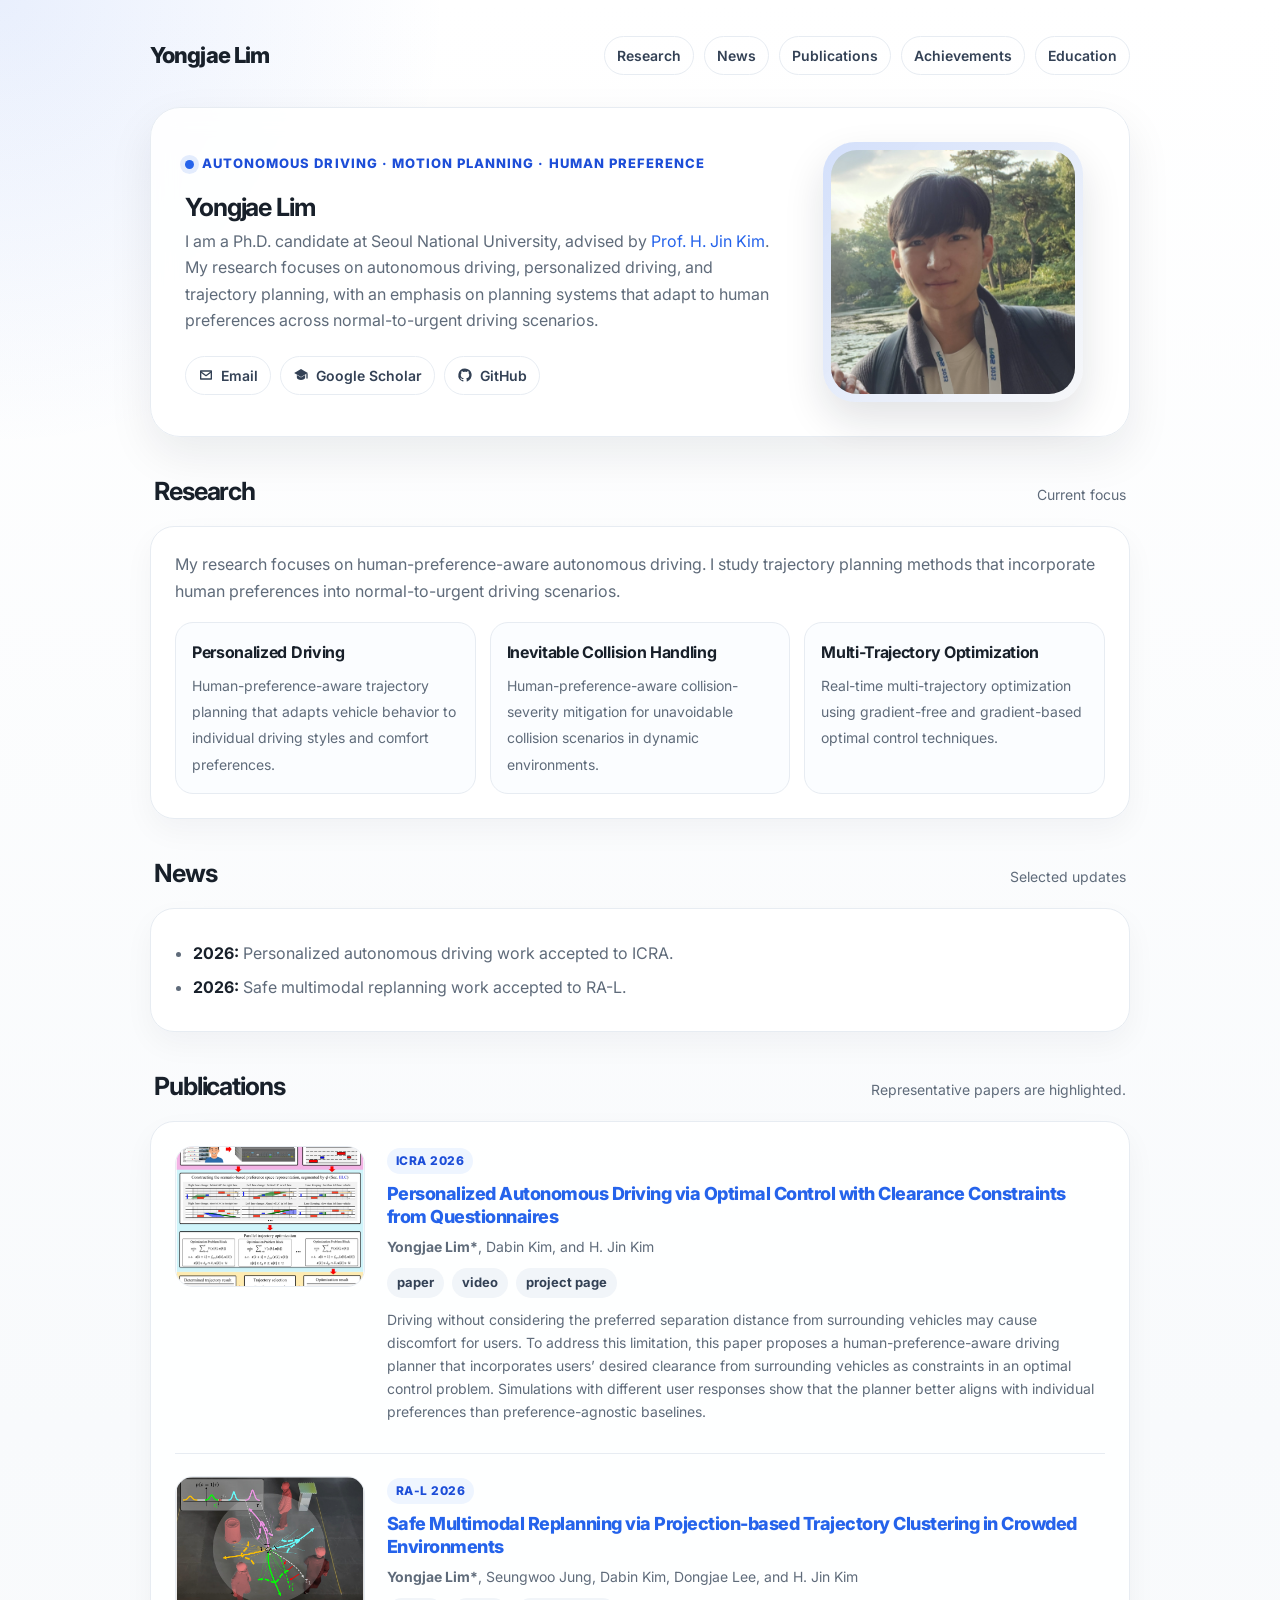
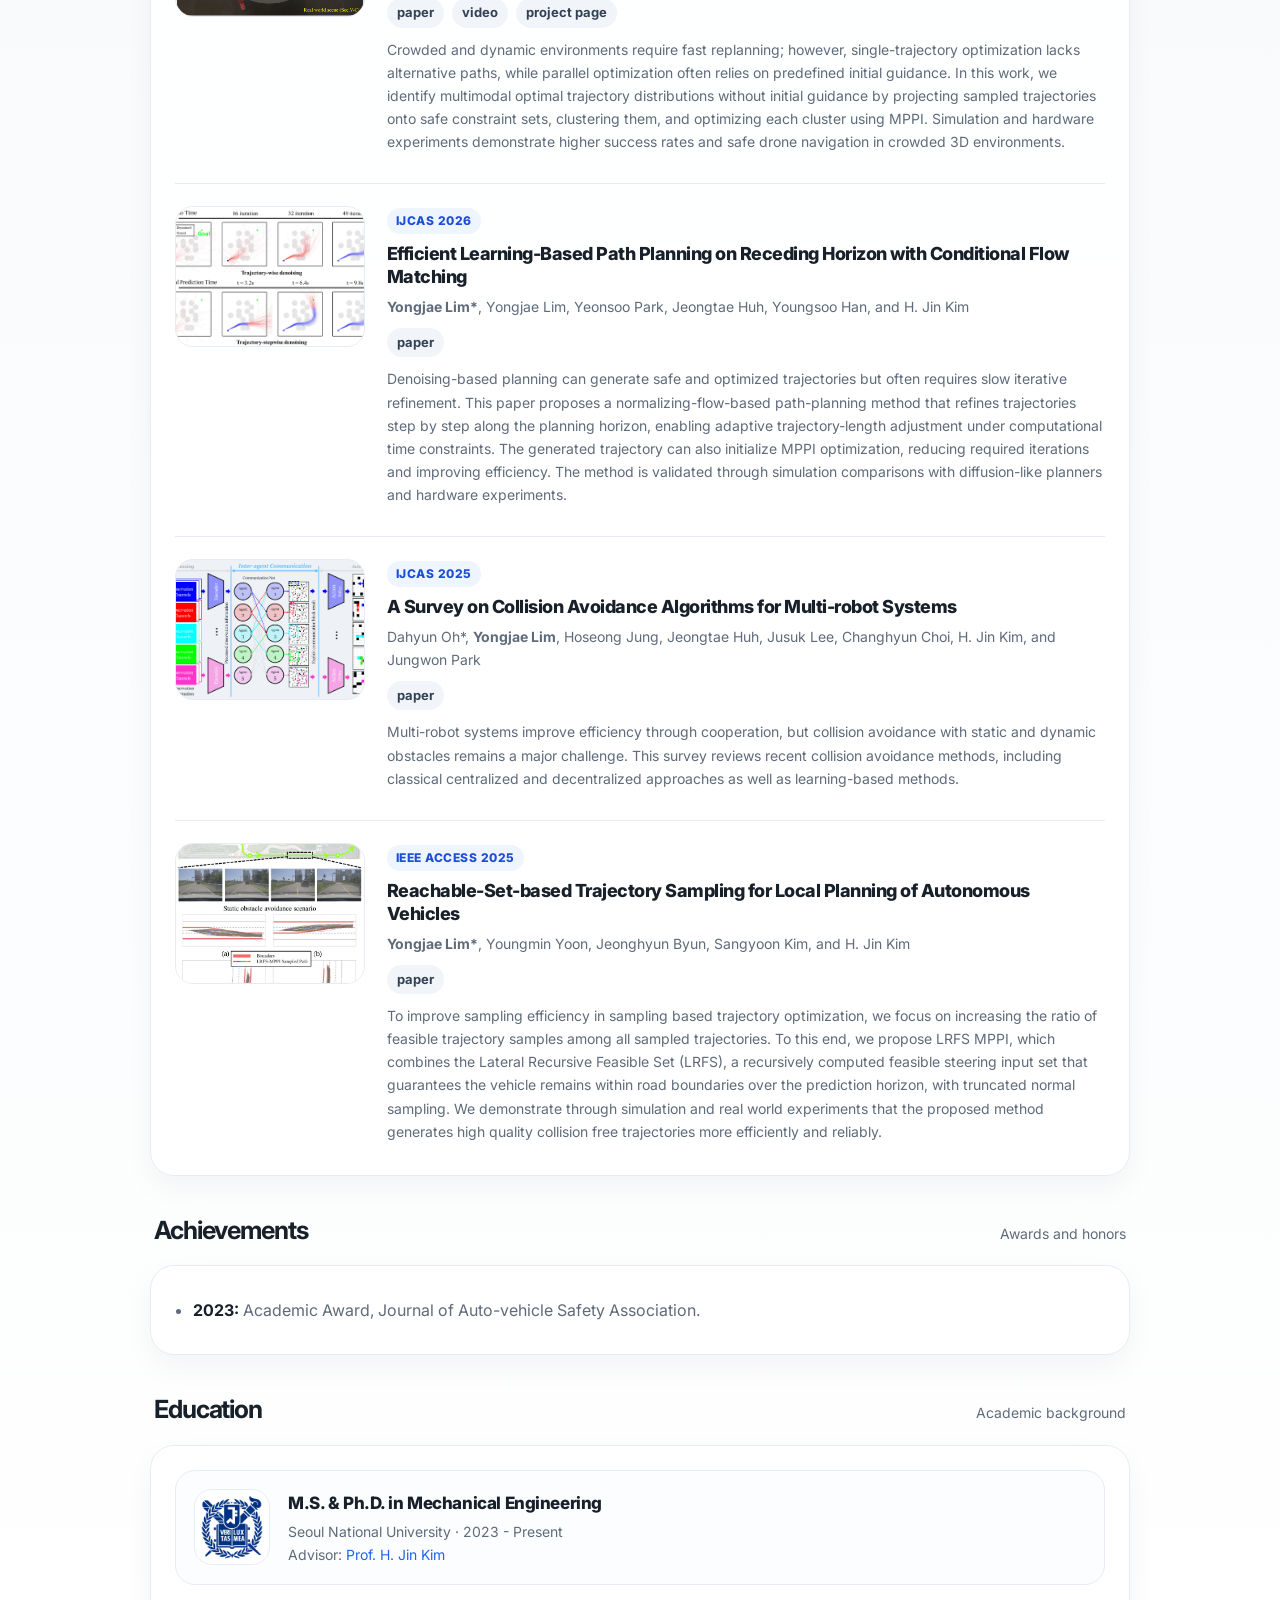
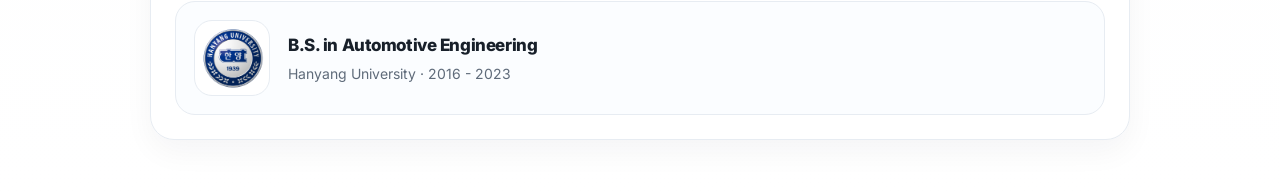
==== index.html @ 82262a0c "ok" ====
<!DOCTYPE html>
<html lang="en">
<head>
  <meta charset="UTF-8" />
  <meta name="viewport" content="width=device-width, initial-scale=1" />
  <meta name="author" content="Yongjae Lim" />
  <title>Yongjae Lim</title>
   <script type="application/ld+json">
  {
    "@context": "https://schema.org",
    "@type": "Person",
    "name": "Yongjae Lim",
    "url": "https://yjlim97github.io/",   
    "sameAs": [
      "https://github.com/yjlim97github",
      "https://scholar.google.com/citations?user=S1p-KXMAAAAJ",
      "https://orcid.org/0009-0000-0881-0268",
      "https://www.linkedin.com/in/yjlim97/"
    ],
    "jobTitle": "Robotics Researcher",
    "knowsAbout": [
      "Robotics",
      "Autonomous Driving",
      "Personalized Driving",
      "Optimal Control",
      "Safe Planning",
      "Embodied AI"
    ],
    "affiliation": {
      "@type": "Organization",
      "name": "Seoul National University"
    }
  }
  </script>

  <link rel="preconnect" href="https://fonts.googleapis.com">
  <link rel="preconnect" href="https://fonts.gstatic.com" crossorigin>
  <link href="https://fonts.googleapis.com/css2?family=Inter:wght@400;500;600;700;800&display=swap" rel="stylesheet">

  <!-- Global site tag (gtag.js) - Google Analytics -->
  <script async src="https://www.googletagmanager.com/gtag/js?id=G-J1YQDL9FWH"></script>
  <script>
    window.dataLayer = window.dataLayer || [];
    function gtag(){dataLayer.push(arguments);}
    gtag('js', new Date());
    gtag('config', 'G-J1YQDL9FWH');
  </script>

  <style>
    :root {
      --bg: #f8fafc;
      --card: #ffffff;
      --ink: #18202a;
      --muted: #5f6b7a;
      --line: #e7ecf2;
      --soft: #eef5ff;
      --accent: #2563eb;
      --accent-dark: #1d4ed8;
      --shadow: 0 18px 45px rgba(15, 23, 42, 0.08);
      --radius: 24px;
      --max-width: 980px;
    }

    * { box-sizing: border-box; }

    html { scroll-behavior: smooth; }

    body {
      margin: 0;
      font-family: Inter, -apple-system, BlinkMacSystemFont, "Segoe UI", sans-serif;
      color: var(--ink);
      background:
        radial-gradient(circle at top left, rgba(37, 99, 235, 0.10), transparent 28rem),
        linear-gradient(180deg, #ffffff 0%, var(--bg) 42%, #ffffff 100%);
      line-height: 1.65;
    }

    a {
      color: var(--accent);
      text-decoration: none;
      transition: color 0.18s ease, background 0.18s ease, transform 0.18s ease;
    }

    a:hover { color: var(--accent-dark); }

    .page {
      width: min(var(--max-width), calc(100% - 36px));
      margin: 0 auto;
      padding: 36px 0 56px;
    }

    .nav {
      display: flex;
      align-items: center;
      justify-content: space-between;
      gap: 20px;
      margin-bottom: 32px;
    }

    .brand {
      font-weight: 800;
      letter-spacing: -0.04em;
      font-size: 22px;
      color: var(--ink);
    }

    .nav-links {
      display: flex;
      gap: 10px;
      flex-wrap: wrap;
      justify-content: flex-end;
    }

    .nav-links a,
    .pill-link {
      display: inline-flex;
      align-items: center;
      justify-content: center;
      padding: 7px 12px;
      border: 1px solid var(--line);
      border-radius: 999px;
      color: #334155;
      background: rgba(255, 255, 255, 0.72);
      font-size: 14px;
      font-weight: 600;
    }

    .nav-links a:hover,
    .pill-link:hover {
      background: var(--soft);
      border-color: rgba(37, 99, 235, 0.20);
      color: var(--accent-dark);
      transform: translateY(-1px);
    }

    .pill-link svg {
      width: 16px;
      height: 16px;
      margin-right: 7px;
      flex: 0 0 auto;
      fill: currentColor;
    }

    .pill-link .icon-stroke {
      fill: none;
      stroke: currentColor;
      stroke-width: 2;
      stroke-linecap: round;
      stroke-linejoin: round;
    }

    .hero {
      display: grid;
      grid-template-columns: 1.35fr 0.65fr;
      gap: 34px;
      align-items: center;
      padding: 34px;
      background: rgba(255, 255, 255, 0.88);
      border: 1px solid var(--line);
      border-radius: calc(var(--radius) + 6px);
      box-shadow: var(--shadow);
      backdrop-filter: blur(12px);
    }

    .eyebrow {
      display: inline-flex;
      align-items: center;
      gap: 8px;
      margin-bottom: 12px;
      color: var(--accent-dark);
      font-weight: 800;
      font-size: 13px;
      text-transform: uppercase;
      letter-spacing: 0.08em;
    }

    .eyebrow::before {
      content: "";
      width: 9px;
      height: 9px;
      border-radius: 999px;
      background: var(--accent);
      box-shadow: 0 0 0 5px rgba(37, 99, 235, 0.12);
    }

    h1 {
      margin: 0;
      font-size: clamp(38px, 7vw, 64px);
      line-height: 0.95;
      letter-spacing: -0.07em;
    }

    .tagline {
      margin: 18px 0 18px;
      font-size: clamp(19px, 3vw, 28px);
      line-height: 1.25;
      letter-spacing: -0.035em;
      font-weight: 800;
      color: #202a36;
    }

    .bio {
      margin: 0;
      max-width: 680px;
      color: var(--muted);
      font-size: 16px;
    }

    .link-row {
      display: flex;
      gap: 9px;
      flex-wrap: wrap;
      margin-top: 22px;
    }

    .profile-wrap {
      justify-self: center;
      width: min(260px, 100%);
      aspect-ratio: 1 / 1;
      padding: 8px;
      border-radius: 32px;
      background: linear-gradient(135deg, rgba(37, 99, 235, 0.20), rgba(148, 163, 184, 0.08));
      box-shadow: 0 18px 40px rgba(15, 23, 42, 0.12);
    }

    .profile-wrap img {
      width: 100%;
      height: 100%;
      display: block;
      object-fit: cover;
      border-radius: 26px;
      filter: saturate(1.03) contrast(1.02);
    }

    section { margin-top: 34px; }

    .section-head {
      display: flex;
      align-items: baseline;
      justify-content: space-between;
      gap: 20px;
      margin-bottom: 14px;
      padding: 0 4px;
    }

    h2 {
      margin: 0;
      font-size: 25px;
      letter-spacing: -0.045em;
    }

    .section-note {
      color: var(--muted);
      font-size: 14px;
      margin: 0;
    }

    .card {
      background: rgba(255, 255, 255, 0.92);
      border: 1px solid var(--line);
      border-radius: var(--radius);
      padding: 24px;
      box-shadow: 0 12px 30px rgba(15, 23, 42, 0.045);
    }

    .research-grid {
      display: grid;
      grid-template-columns: repeat(3, 1fr);
      gap: 14px;
      margin-top: 18px;
    }

    .topic {
      padding: 16px;
      border: 1px solid var(--line);
      border-radius: 18px;
      background: #fbfdff;
    }

    .topic strong {
      display: block;
      margin-bottom: 6px;
      letter-spacing: -0.02em;
    }

    .topic span {
      color: var(--muted);
      font-size: 14px;
    }

    .news-list {
      margin: 0;
      padding-left: 1.15rem;
      color: var(--muted);
    }

    .news-list li { margin: 7px 0; }
    .news-list strong { color: var(--ink); }

    .paper {
      display: grid;
      grid-template-columns: 190px 1fr;
      gap: 22px;
      padding: 22px 0;
      border-bottom: 1px solid var(--line);
    }

    .paper:first-child { padding-top: 0; }
    .paper:last-child { border-bottom: 0; padding-bottom: 0; }

    .paper-media {
      width: 100%;
      aspect-ratio: 1.35 / 1;
      border-radius: 18px;
      overflow: hidden;
      background: #eef2f7;
      border: 1px solid var(--line);
    }

    .paper-media img {
      width: 100%;
      height: 100%;
      object-fit: cover;
      display: block;
    }

    .venue {
      display: inline-flex;
      align-items: center;
      padding: 3px 9px;
      margin-bottom: 8px;
      border-radius: 999px;
      background: var(--soft);
      color: var(--accent-dark);
      font-size: 12px;
      font-weight: 800;
      letter-spacing: 0.04em;
      text-transform: uppercase;
    }

    .papertitle {
      display: block;
      color: var(--ink);
      font-size: 18px;
      font-weight: 800;
      line-height: 1.28;
      letter-spacing: -0.028em;
      margin-bottom: 7px;
    }


    .paper a .papertitle {
      color: var(--accent);
    }

    .paper a:hover .papertitle {
      color: var(--accent-dark);
    }

    .authors,
    .description,
    .meta {
      margin: 0 0 8px;
      color: var(--muted);
      font-size: 14px;
    }

    .description { margin-top: 10px; }

    .paper-links {
      display: flex;
      flex-wrap: wrap;
      gap: 8px;
      margin-top: 10px;
    }

    .paper-links a {
      padding: 4px 10px;
      border-radius: 999px;
      background: #f1f5f9;
      color: #334155;
      font-size: 13px;
      font-weight: 700;
    }

    .paper-links a:hover { background: var(--soft); color: var(--accent-dark); }

    .two-col {
      display: grid;
      grid-template-columns: 1fr 1fr;
      gap: 18px;
    }

    .entry {
      margin: 0;
      color: var(--muted);
    }

    .entry strong {
      display: block;
      color: var(--ink);
      font-size: 16px;
      margin-bottom: 3px;
    }


    .education-list {
      display: grid;
      gap: 16px;
    }

    .education-item {
      display: grid;
      grid-template-columns: 76px 1fr;
      gap: 18px;
      align-items: center;
      padding: 18px;
      border: 1px solid var(--line);
      border-radius: 20px;
      background: #fbfdff;
    }

    .school-logo {
      width: 76px;
      height: 76px;
      display: flex;
      align-items: center;
      justify-content: center;
      border-radius: 18px;
      background: #ffffff;
      border: 1px solid var(--line);
      overflow: hidden;
    }

    .school-logo img {
      width: 64px;
      height: 64px;
      object-fit: contain;
      display: block;
    }

    .education-degree {
      margin: 0 0 3px;
      color: var(--ink);
      font-weight: 800;
      font-size: 17px;
      letter-spacing: -0.025em;
    }

    .education-meta,
    .education-advisor {
      margin: 0;
      color: var(--muted);
      font-size: 14px;
    }

    .achievement-list {
      margin: 0;
      padding-left: 1.15rem;
      color: var(--muted);
    }

    .achievement-list li { margin: 7px 0; }
    .achievement-list strong { color: var(--ink); }


    footer {
      margin-top: 36px;
      color: var(--muted);
      text-align: right;
      font-size: 12px;
    }

    @media (max-width: 760px) {
      .page { width: min(100% - 24px, var(--max-width)); padding-top: 22px; }
      .nav { align-items: flex-start; flex-direction: column; }
      .nav-links { justify-content: flex-start; }
      .hero { grid-template-columns: 1fr; padding: 24px; }
      .profile-wrap { order: -1; width: 210px; justify-self: start; }
      .research-grid, .two-col { grid-template-columns: 1fr; }
      .education-item { grid-template-columns: 60px 1fr; gap: 14px; padding: 15px; }
      .school-logo { width: 60px; height: 60px; border-radius: 15px; }
      .school-logo img { width: 50px; height: 50px; }
      .paper { grid-template-columns: 1fr; gap: 14px; }
      .paper-media { max-width: 320px; }
      footer { text-align: left; }
    }
  </style>
</head>

<body>
  <main class="page">
    <nav class="nav" aria-label="Primary navigation">
      <a class="brand" href="#top">Yongjae Lim</a>
      <div class="nav-links">
        <a href="#research">Research</a>
        <a href="#news">News</a>
        <a href="#publications">Publications</a>
        <a href="#achievements">Achievements</a>
        <a href="#education">Education</a>
      </div>
    </nav>

    <header class="hero" id="top">
      <div>
        <div class="eyebrow">Autonomous Driving · Motion Planning · Human Preference</div>
        <h2>Yongjae Lim</h2>
        <p class="bio">
          I am a Ph.D. candidate at Seoul National University, advised by
          <a href="https://larr.snu.ac.kr/">Prof. H. Jin Kim</a>. My research focuses on autonomous driving,
          personalized driving, and trajectory planning, with an emphasis on planning systems that adapt to
          human preferences across normal-to-urgent driving scenarios.
        </p>
        <div class="link-row" aria-label="Contact and profile links">
          <a class="pill-link" href="mailto:yongjae.lim@snu.ac.kr" aria-label="Email Yongjae Lim">
            <svg viewBox="0 0 24 24" aria-hidden="true">
              <path class="icon-stroke" d="M4 6h16v12H4z"></path>
              <path class="icon-stroke" d="m4 7 8 6 8-6"></path>
            </svg>
            Email
          </a>
          <a class="pill-link" href="https://scholar.google.com/citations?user=S1p-KXMAAAAJ&hl=ko&oi=ao" aria-label="Google Scholar profile">
            <svg viewBox="0 0 24 24" aria-hidden="true">
              <path d="M12 3 1.8 9 12 15l10.2-6L12 3z"></path>
              <path d="M5.8 12.1v4.2c0 1.6 2.8 3.2 6.2 3.2s6.2-1.6 6.2-3.2v-4.2L12 15.8l-6.2-3.7z"></path>
              <path class="icon-stroke" d="M21 10.2v6.3"></path>
            </svg>
            Google Scholar
          </a>
          <a class="pill-link" href="https://github.com/yjlim97/" aria-label="GitHub profile">
            <svg viewBox="0 0 24 24" aria-hidden="true">
              <path d="M12 2.2a10 10 0 0 0-3.16 19.49c.5.09.68-.22.68-.48v-1.7c-2.77.6-3.36-1.18-3.36-1.18-.45-1.15-1.1-1.45-1.1-1.45-.9-.62.07-.61.07-.61 1 .07 1.53 1.03 1.53 1.03.89 1.52 2.34 1.08 2.91.83.09-.65.35-1.08.63-1.33-2.21-.25-4.54-1.1-4.54-4.92 0-1.09.39-1.98 1.03-2.68-.1-.25-.45-1.27.1-2.65 0 0 .84-.27 2.75 1.02A9.5 9.5 0 0 1 12 7.26c.85 0 1.7.11 2.5.33 1.9-1.29 2.74-1.02 2.74-1.02.55 1.38.2 2.4.1 2.65.64.7 1.03 1.59 1.03 2.68 0 3.83-2.33 4.67-4.55 4.92.36.31.68.92.68 1.86v2.53c0 .27.18.58.69.48A10 10 0 0 0 12 2.2z"></path>
            </svg>
            GitHub
          </a>
          <!-- <a class="pill-link" href="https://linkedin.com/in/yjlim97">LinkedIn</a> -->
        </div>
      </div>
      <a class="profile-wrap" href="images/yjlim97.png" aria-label="Open profile photo">
        <img src="images/yjlim97.png" alt="Profile photo of Yongjae Lim" />
      </a>
    </header>

    <section id="research">
      <div class="section-head">
        <h2>Research</h2>
        <p class="section-note">Current focus</p>
      </div>
      <div class="card">
        <p class="entry">
          My research focuses on human-preference-aware autonomous driving. I study trajectory planning methods
          that incorporate human preferences into normal-to-urgent driving scenarios.
        </p>
        <div class="research-grid">
          <div class="topic">
            <strong>Personalized Driving</strong>
            <span>
              Human-preference-aware trajectory planning that adapts vehicle behavior to individual driving styles and comfort preferences.
            </span>
          </div>

          <div class="topic">
            <strong>Inevitable Collision Handling</strong>
            <span>
              Human-preference-aware collision-severity mitigation for unavoidable collision scenarios in dynamic environments.
            </span>
          </div>

          <div class="topic">
            <strong>Multi-Trajectory Optimization</strong>
            <span>
              Real-time multi-trajectory optimization using gradient-free and gradient-based optimal control techniques.
            </span>
          </div>
        </div>
      </div>
    </section>

    <section id="news">
      <div class="section-head">
        <h2>News</h2>
        <p class="section-note">Selected updates</p>
      </div>
      <div class="card">
        <ul class="news-list">
          <li><strong>2026:</strong> Personalized autonomous driving work accepted to ICRA.</li>
          <li><strong>2026:</strong> Safe multimodal replanning work accepted to RA-L.</li>
        </ul>
      </div>
    </section>

    <section id="publications">
      <div class="section-head">
        <h2>Publications</h2>
        <p class="section-note">Representative papers are highlighted.</p>
      </div>
      <div class="card">
        <article class="paper">
          <a class="paper-media" href="https://yjlim97.github.io/ICRA_2026/">
            <img src="images/Lim2026personalized.jpg" alt="Personalized autonomous driving teaser" />
          </a>
          <div>
            <span class="venue">ICRA 2026</span>
            <a href="https://yjlim97.github.io/ICRA_2026/"><span class="papertitle">Personalized Autonomous Driving via Optimal Control with Clearance Constraints from Questionnaires</span></a>
            <p class="authors"><strong>Yongjae Lim*</strong>, Dabin Kim, and H. Jin Kim</p>
            <div class="paper-links">
              <a href="https://arxiv.org/abs/2602.08326">paper</a>
              <a href="https://www.youtube.com/watch?v=Er0mzk02wtc">video</a>
              <a href="https://yjlim97.github.io/ICRA_2026/">project page</a>
            </div>
            <p class="description">
              Driving without considering the preferred separation distance from surrounding vehicles may cause discomfort for users.
            To address this limitation, this paper proposes a human-preference-aware driving planner that incorporates users’ desired clearance from surrounding vehicles as constraints in an optimal control problem. 
            Simulations with different user responses show that the planner better aligns with individual preferences than preference-agnostic baselines.
            </p>
            </div>
        </article>

        <article class="paper">
          <a class="paper-media" href="https://yjlim97.github.io/RAL_2026/">
            <img src="images/Lim2026safe.jpg" alt="Safe multimodal replanning teaser" />
          </a>
          <div>
            <span class="venue">RA-L 2026</span>
            <a href="https://yjlim97.github.io/RAL_2026/"><span class="papertitle">Safe Multimodal Replanning via Projection-based Trajectory Clustering in Crowded Environments</span></a>
            <p class="authors"><strong>Yongjae Lim*</strong>, Seungwoo Jung, Dabin Kim, Dongjae Lee, and H. Jin Kim</p>
            <div class="paper-links">
              <a href="https://ieeexplore.ieee.org/document/11359671">paper</a>
              <a href="https://www.youtube.com/watch?v=q97SMjJk61Q&t=5s">video</a>
              <a href="https://yjlim97.github.io/RAL_2026/">project page</a>
            </div>
            <p class="description">
              Crowded and dynamic environments require fast replanning; however, single-trajectory optimization lacks alternative paths, while parallel optimization often relies on predefined initial guidance. 
            In this work, we identify multimodal optimal trajectory distributions without initial guidance by projecting sampled trajectories onto safe constraint sets, clustering them, and optimizing each cluster using MPPI.
            Simulation and hardware experiments demonstrate higher success rates and safe drone navigation in crowded 3D environments.
          </p>
            </div>
        </article>

        <article class="paper">
          <div class="paper-media">
            <img src="images/Lim2026efficient.png" alt="Conditional flow matching path planning teaser" />
          </div>
          <div>
            <span class="venue">IJCAS 2026</span>
            <span class="papertitle">Efficient Learning-Based Path Planning on Receding Horizon with Conditional Flow Matching</span>
            <p class="authors"><strong>Yongjae Lim*</strong>, Yongjae Lim, Yeonsoo Park, Jeongtae Huh, Youngsoo Han, and H. Jin Kim</p>
            <div class="paper-links">
              <a href="https://link.springer.com/article/10.1007/s12555-026-00038-1">paper</a>
            </div>
            <p class="description">
            Denoising-based planning can generate safe and optimized trajectories but often requires slow iterative refinement. 
            This paper proposes a normalizing-flow-based path-planning method that refines trajectories step by step along the planning horizon, enabling adaptive trajectory-length adjustment under computational time constraints. 
            The generated trajectory can also initialize MPPI optimization, reducing required iterations and improving efficiency. 
            The method is validated through simulation comparisons with diffusion-like planners and hardware experiments.
            </p>
            </div>
        </article>

        <article class="paper">
          <div class="paper-media">
            <img src="images/MARL_survey.png" alt="Multi-robot collision avoidance survey teaser" />
          </div>
          <div>
            <span class="venue">IJCAS 2025</span>
            <span class="papertitle">A Survey on Collision Avoidance Algorithms for Multi-robot Systems</span>
            <p class="authors">Dahyun Oh*, <strong>Yongjae Lim</strong>, Hoseong Jung, Jeongtae Huh, Jusuk Lee, Changhyun Choi, H. Jin Kim, and Jungwon Park</p>
            <div class="paper-links">
              <a href="https://link.springer.com/article/10.1007/s12555-024-1104-9">paper</a>
            </div>
            <p class="description">Multi-robot systems improve efficiency through cooperation, but collision avoidance with static and dynamic obstacles remains a major challenge. 
            This survey reviews recent collision avoidance methods, including classical centralized and decentralized approaches as well as learning-based methods.</p>
          </div>
        </article>

        <article class="paper">
          <div class="paper-media">
            <img src="images/LRFS.jpg" alt="Reachable-set-based trajectory sampling teaser" />
          </div>
          <div>
            <span class="venue">IEEE Access 2025</span>
            <span class="papertitle">Reachable-Set-based Trajectory Sampling for Local Planning of Autonomous Vehicles</span>
            <p class="authors"><strong>Yongjae Lim*</strong>, Youngmin Yoon, Jeonghyun Byun, Sangyoon Kim, and H. Jin Kim</p>
            <div class="paper-links">
              <a href="https://ieeexplore.ieee.org/document/11269689">paper</a>
            </div>
            <p class="description">To improve sampling efficiency in sampling based trajectory optimization, we focus on increasing the ratio of feasible trajectory samples among all sampled trajectories. 
            To this end, we propose LRFS MPPI, which combines the Lateral Recursive Feasible Set (LRFS), a recursively computed feasible steering input set that guarantees the vehicle remains within road boundaries over the prediction horizon, with truncated normal sampling. 
            We demonstrate through simulation and real world experiments that the proposed method generates high quality collision free trajectories more efficiently and reliably.</p>
          </div>
        </article>
      </div>
    </section>



    <section id="achievements">
      <div class="section-head">
        <h2>Achievements</h2>
        <p class="section-note">Awards and honors</p>
      </div>
      <div class="card">
        <ul class="achievement-list">
          <li><strong>2023:</strong> Academic Award, Journal of Auto-vehicle Safety Association.</li>
        </ul>
      </div>
    </section>



    <section id="education">
      <div class="section-head">
        <h2>Education</h2>
        <p class="section-note">Academic background</p>
      </div>
      <div class="card">
        <div class="education-list">
          <div class="education-item">
            <div class="school-logo">
              <img src="images/snu_logo.png" alt="Seoul National University logo" />
            </div>
            <div>
              <p class="education-degree">M.S. &amp; Ph.D. in Mechanical Engineering</p>
              <p class="education-meta">Seoul National University · 2023 - Present</p>
              <p class="education-advisor">Advisor: <a href="https://larr.snu.ac.kr/">Prof. H. Jin Kim</a></p>
            </div>
          </div>

          <div class="education-item">
            <div class="school-logo">
              <img src="images/hanyang_logo.png" alt="Hanyang University logo" />
            </div>
            <div>
              <p class="education-degree">B.S. in Automotive Engineering</p>
              <p class="education-meta">Hanyang University · 2016 - 2023</p>
            </div>
          </div>
        </div>
      </div>
    </section>

    <!-- <footer>
      Design refreshed in the style of a modern academic portfolio. Original template credit: <a href="https://github.com/jonbarron/jonbarron_website">Jon Barron's website</a>.
    </footer> -->
  </main>
</body>
</html>
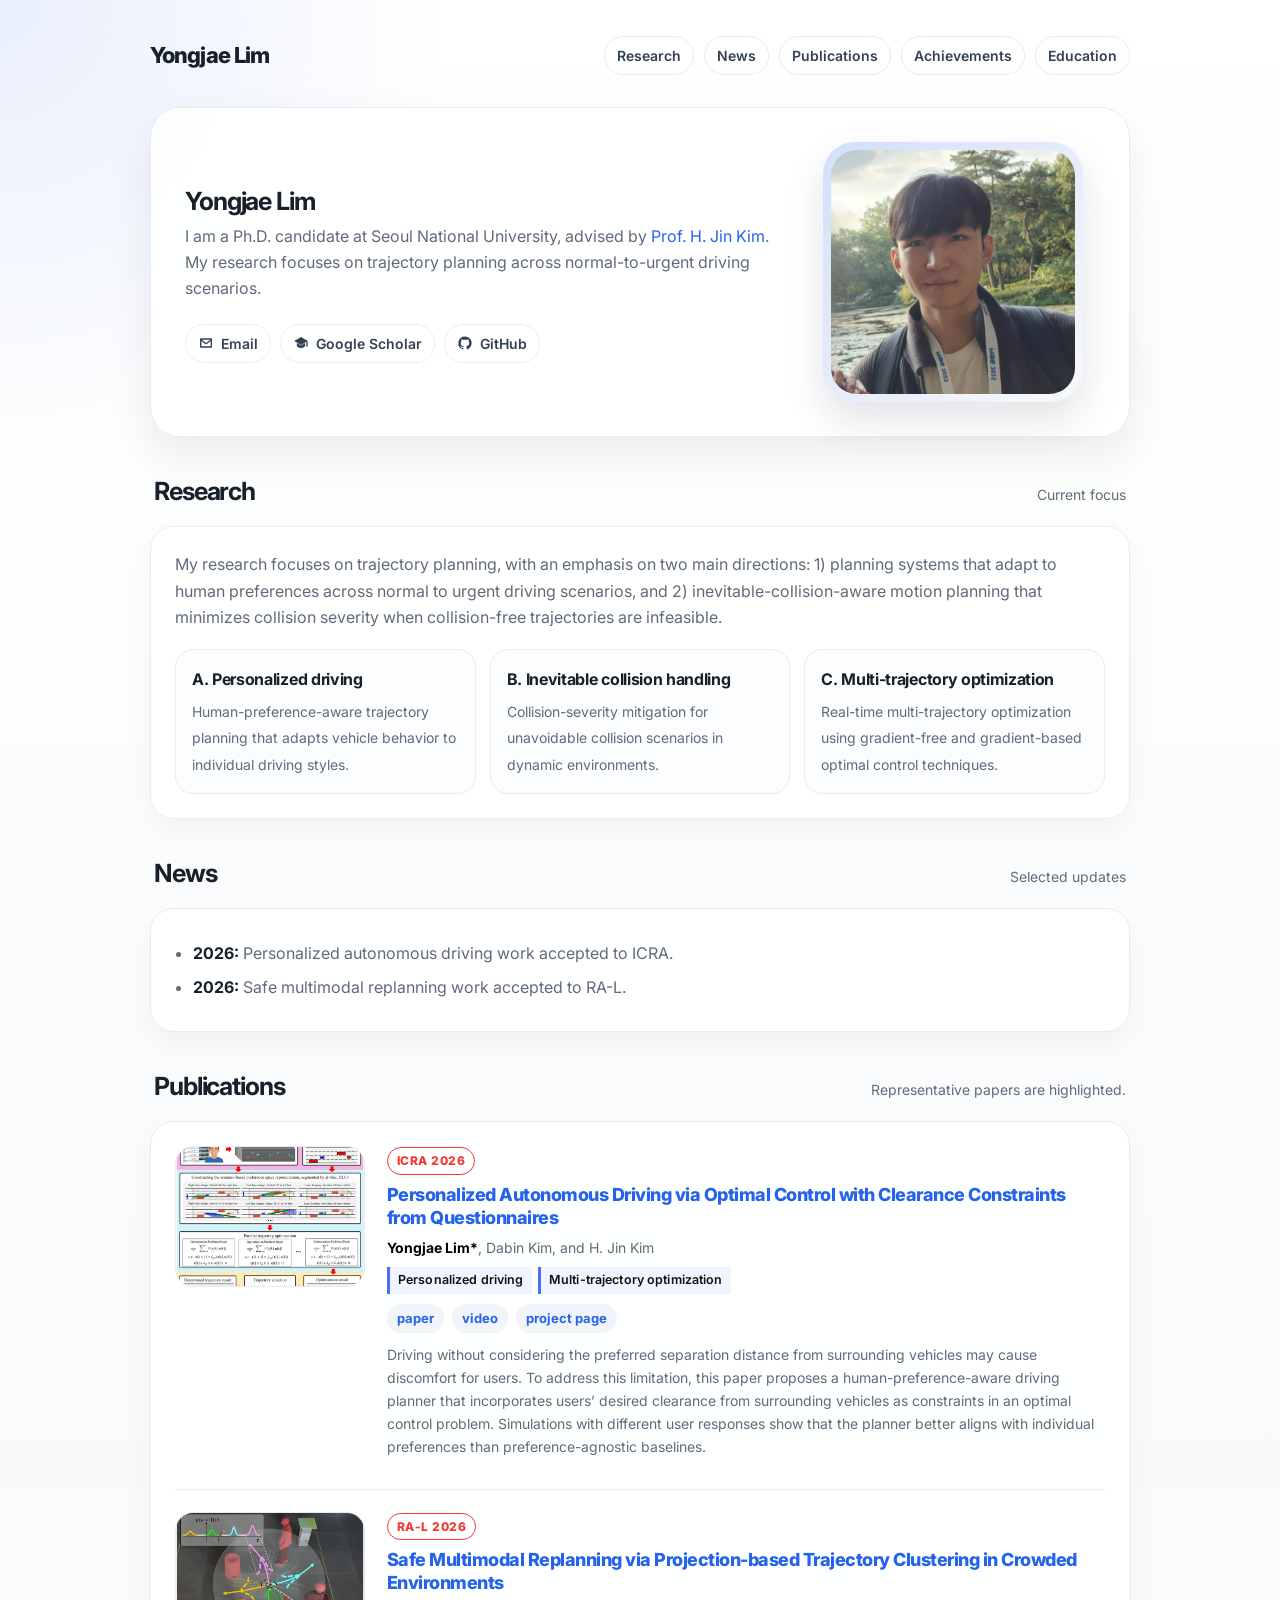
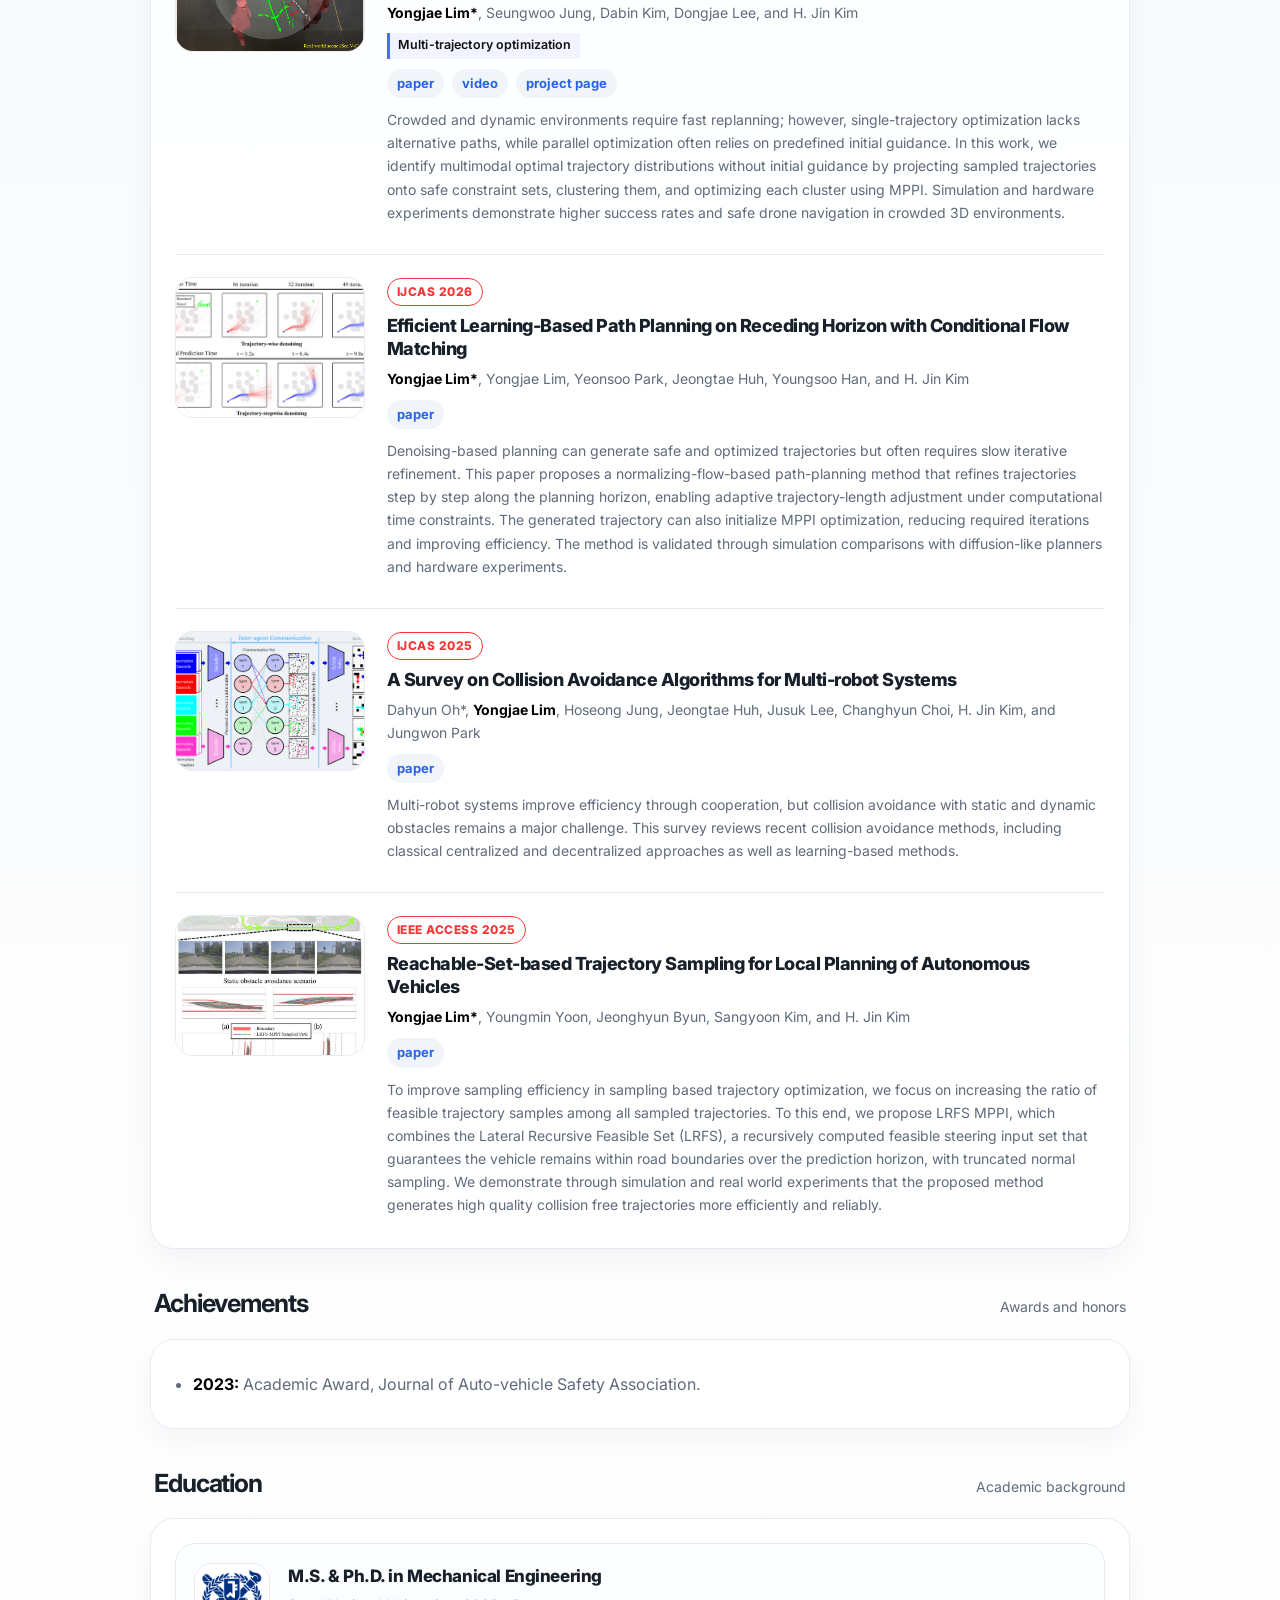
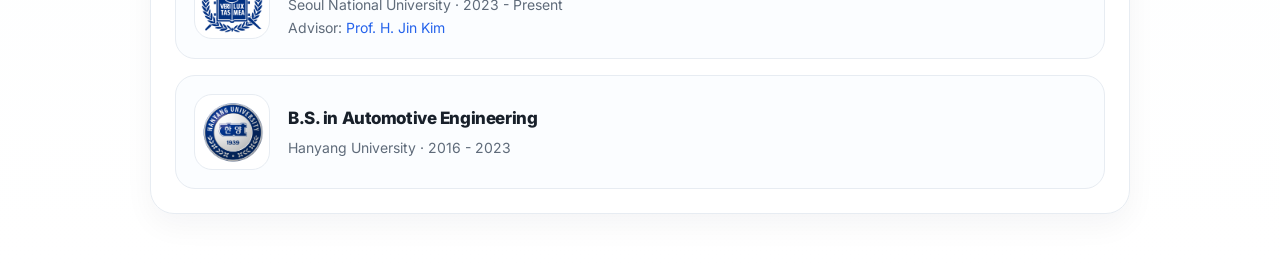
==== commit 625c5536: "ok" ====
--- a/index.html
+++ b/index.html
@@ -330,8 +330,9 @@
       padding: 3px 9px;
       margin-bottom: 8px;
       border-radius: 999px;
-      background: var(--soft);
-      color: var(--accent-dark);
+      background: #ffffff;
+      color: #f73636;
+      border: 1px solid #f73636;
       font-size: 12px;
       font-weight: 800;
       letter-spacing: 0.04em;
@@ -367,6 +368,11 @@
 
     .description { margin-top: 10px; }
 
+    p.authors strong {
+      color: #000000;
+      font-weight: 700;
+    }
+
     .paper-links {
       display: flex;
       flex-wrap: wrap;
@@ -378,7 +384,7 @@
       padding: 4px 10px;
       border-radius: 999px;
       background: #f1f5f9;
-      color: #334155;
+      color: #2563eb;
       font-size: 13px;
       font-weight: 700;
     }
@@ -398,7 +404,7 @@
 
     .entry strong {
       display: block;
-      color: var(--ink);
+      color: #000000;
       font-size: 16px;
       margin-bottom: 3px;
     }
@@ -461,7 +467,7 @@
     }
 
     .achievement-list li { margin: 7px 0; }
-    .achievement-list strong { color: var(--ink); }
+    .achievement-list strong { color: #000000; }
 
 
     footer {
@@ -470,6 +476,26 @@
       text-align: right;
       font-size: 12px;
     }
+
+    .keywords {
+    display: flex;
+    gap: 0.4rem;
+    margin: 0.4rem 0 0.55rem;
+    flex-wrap: wrap;
+    }
+
+    .keyword {
+    display: inline-flex;
+    align-items: center;
+    padding: 0.18rem 0.5rem;
+    border-left: 3px solid #4c6ef5;
+    background: rgba(76, 110, 245, 0.08);
+    color: #111;
+    font-size: 0.78rem;
+    font-weight: 600;
+    letter-spacing: 0.01em;
+    }
+
 
     @media (max-width: 760px) {
       .page { width: min(100% - 24px, var(--max-width)); padding-top: 22px; }
@@ -503,13 +529,12 @@
 
     <header class="hero" id="top">
       <div>
-        <div class="eyebrow">Autonomous Driving · Motion Planning · Human Preference</div>
+        <!-- <div class="eyebrow">Autonomous Driving · Motion Planning · Human Preference</div> -->
         <h2>Yongjae Lim</h2>
         <p class="bio">
           I am a Ph.D. candidate at Seoul National University, advised by
-          <a href="https://larr.snu.ac.kr/">Prof. H. Jin Kim</a>. My research focuses on autonomous driving,
-          personalized driving, and trajectory planning, with an emphasis on planning systems that adapt to
-          human preferences across normal-to-urgent driving scenarios.
+          <a href="https://larr.snu.ac.kr/">Prof. H. Jin Kim</a>. 
+          My research focuses on trajectory planning across normal-to-urgent driving scenarios.
         </p>
         <div class="link-row" aria-label="Contact and profile links">
           <a class="pill-link" href="mailto:yongjae.lim@snu.ac.kr" aria-label="Email Yongjae Lim">
@@ -548,26 +573,26 @@
       </div>
       <div class="card">
         <p class="entry">
-          My research focuses on human-preference-aware autonomous driving. I study trajectory planning methods
-          that incorporate human preferences into normal-to-urgent driving scenarios.
+          My research focuses on trajectory planning, with an emphasis on two main directions: 1) planning systems that adapt to human preferences across normal to urgent driving scenarios, 
+          and 2) inevitable-collision-aware motion planning that minimizes collision severity when collision-free trajectories are infeasible.
         </p>
         <div class="research-grid">
           <div class="topic">
-            <strong>Personalized Driving</strong>
+            <strong>A. Personalized driving</strong>
             <span>
-              Human-preference-aware trajectory planning that adapts vehicle behavior to individual driving styles and comfort preferences.
+              Human-preference-aware trajectory planning that adapts vehicle behavior to individual driving styles.
             </span>
           </div>
 
           <div class="topic">
-            <strong>Inevitable Collision Handling</strong>
+            <strong>B. Inevitable collision handling</strong>
             <span>
-              Human-preference-aware collision-severity mitigation for unavoidable collision scenarios in dynamic environments.
+              Collision-severity mitigation for unavoidable collision scenarios in dynamic environments.
             </span>
           </div>
 
           <div class="topic">
-            <strong>Multi-Trajectory Optimization</strong>
+            <strong>C. Multi-trajectory optimization</strong>
             <span>
               Real-time multi-trajectory optimization using gradient-free and gradient-based optimal control techniques.
             </span>
@@ -603,6 +628,9 @@
             <span class="venue">ICRA 2026</span>
             <a href="https://yjlim97.github.io/ICRA_2026/"><span class="papertitle">Personalized Autonomous Driving via Optimal Control with Clearance Constraints from Questionnaires</span></a>
             <p class="authors"><strong>Yongjae Lim*</strong>, Dabin Kim, and H. Jin Kim</p>
+            
+            <p class="keywords"> <span class="keyword">Personalized driving</span> <span class="keyword">Multi-trajectory optimization</span> </p>
+
             <div class="paper-links">
               <a href="https://arxiv.org/abs/2602.08326">paper</a>
               <a href="https://www.youtube.com/watch?v=Er0mzk02wtc">video</a>
@@ -624,6 +652,9 @@
             <span class="venue">RA-L 2026</span>
             <a href="https://yjlim97.github.io/RAL_2026/"><span class="papertitle">Safe Multimodal Replanning via Projection-based Trajectory Clustering in Crowded Environments</span></a>
             <p class="authors"><strong>Yongjae Lim*</strong>, Seungwoo Jung, Dabin Kim, Dongjae Lee, and H. Jin Kim</p>
+
+            <p class="keywords"> <span class="keyword">Multi-trajectory optimization</span> </p>
+
             <div class="paper-links">
               <a href="https://ieeexplore.ieee.org/document/11359671">paper</a>
               <a href="https://www.youtube.com/watch?v=q97SMjJk61Q&t=5s">video</a>
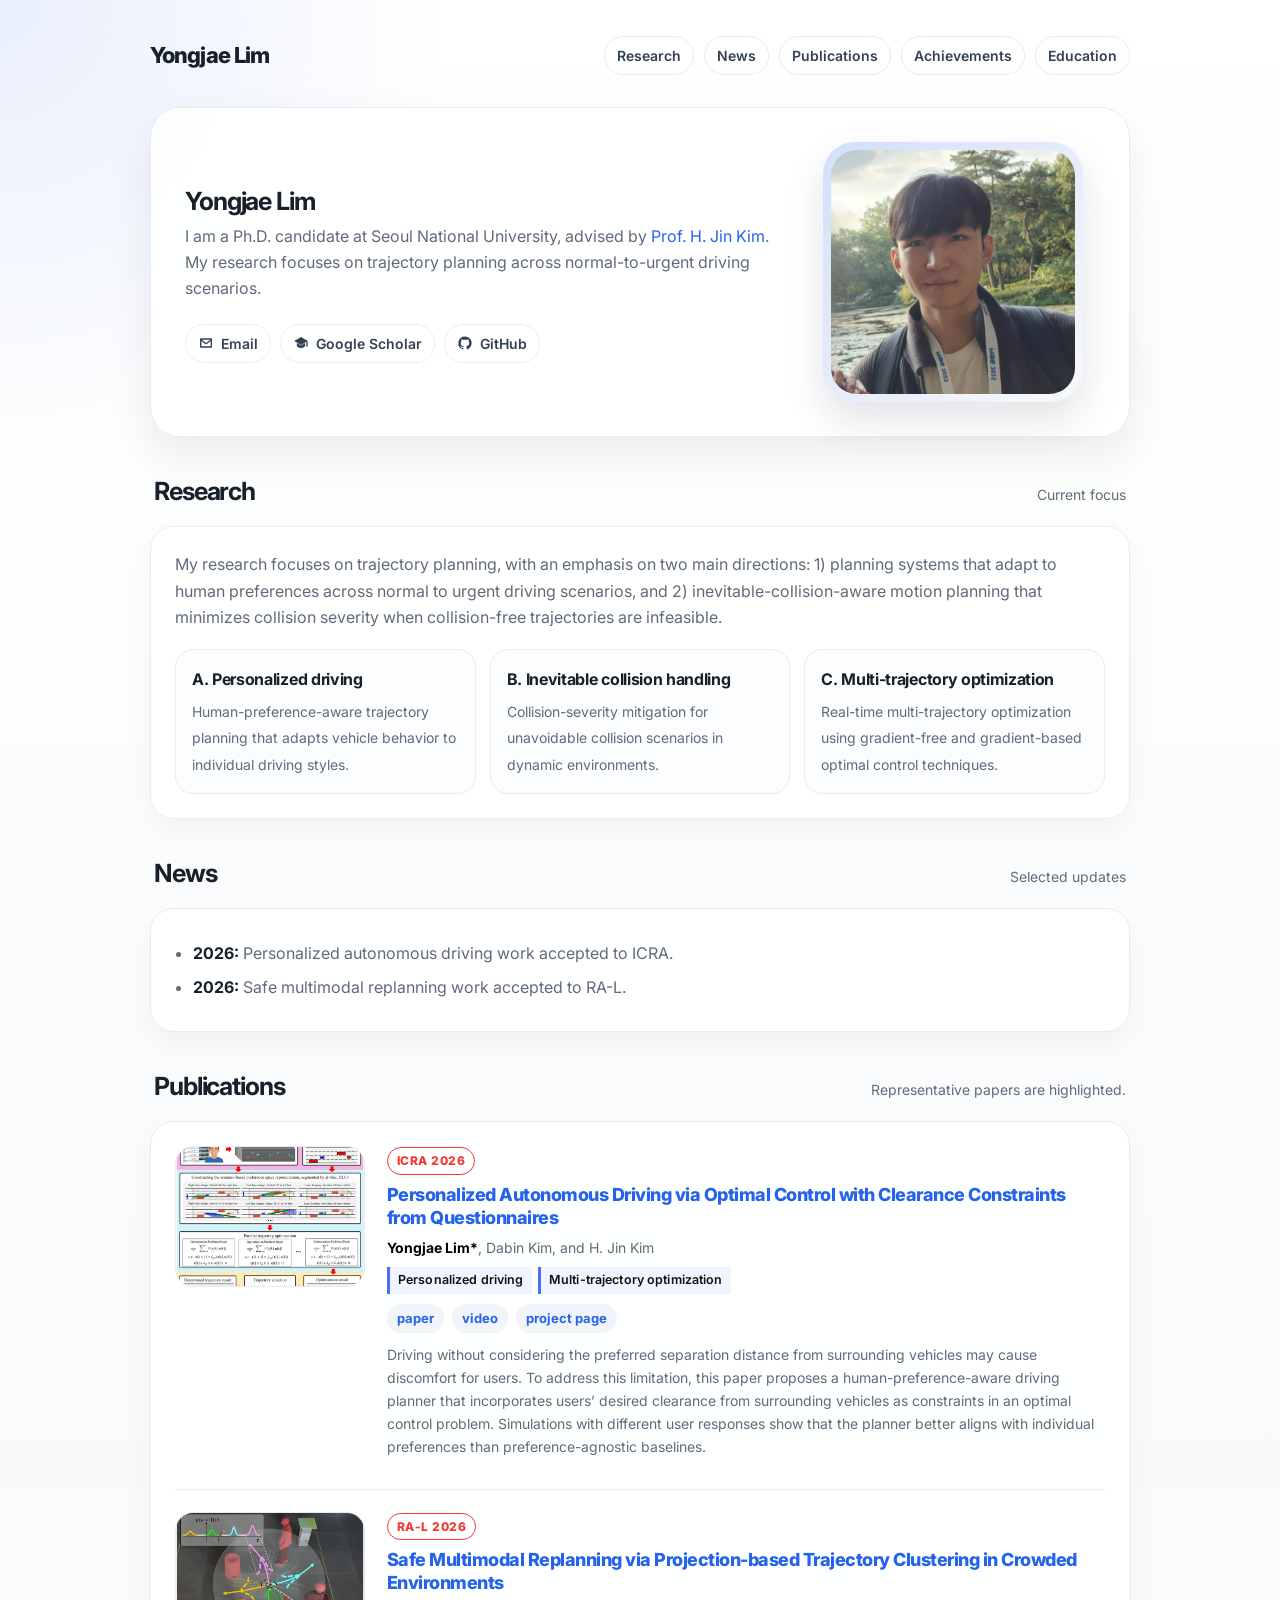
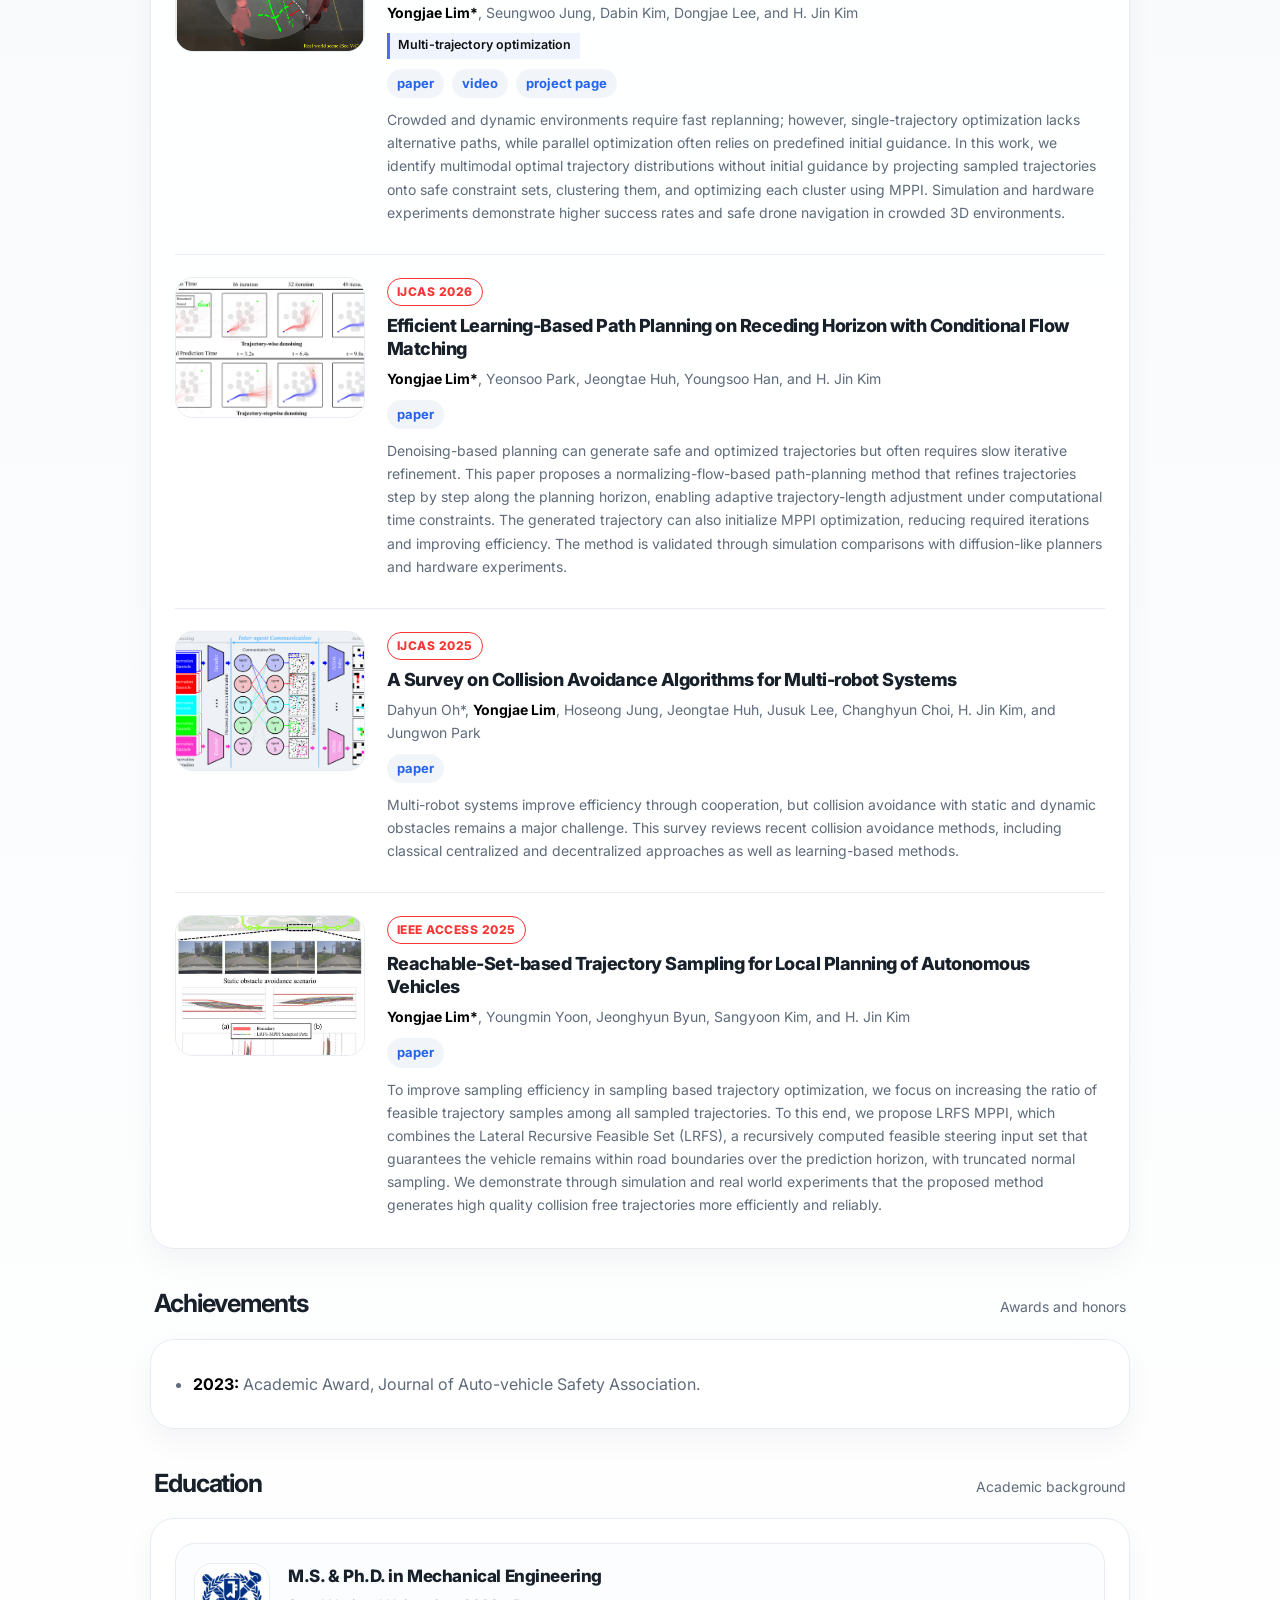
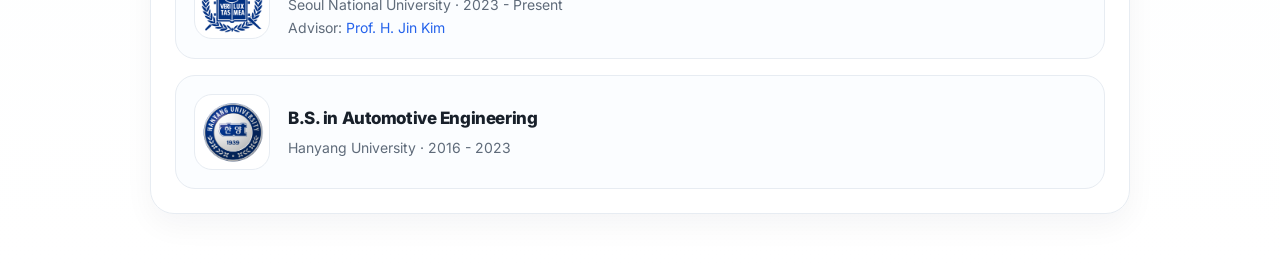
==== commit 5c4d9fcd: "ok" ====
--- a/index.html
+++ b/index.html
@@ -1,6 +1,9 @@
 <!DOCTYPE html>
 <html lang="en">
 <head>
+  <meta name="google-site-verification" content="epuoKUcNnvgdh9SwLuCpiE8ivk4a4sDwdlNJkR9JsUs" />
+  <meta name="description" content="Yongjae Lim (임용재) - Ph.D. Candidate at Seoul National University. Researching robotics, autonomous driving trajectory planning, and optimal control." />
+  <meta name="keywords" content="Yongjae Lim, yongjaelim, 임용재, Yongjae Lim SNU, yjlim97, Robotics Researcher, trajectory planning Autonomous Driving" />
   <meta charset="UTF-8" />
   <meta name="viewport" content="width=device-width, initial-scale=1" />
   <meta name="author" content="Yongjae Lim" />
@@ -675,7 +678,7 @@
           <div>
             <span class="venue">IJCAS 2026</span>
             <span class="papertitle">Efficient Learning-Based Path Planning on Receding Horizon with Conditional Flow Matching</span>
-            <p class="authors"><strong>Yongjae Lim*</strong>, Yongjae Lim, Yeonsoo Park, Jeongtae Huh, Youngsoo Han, and H. Jin Kim</p>
+            <p class="authors"><strong>Yongjae Lim*</strong>, Yeonsoo Park, Jeongtae Huh, Youngsoo Han, and H. Jin Kim</p>
             <div class="paper-links">
               <a href="https://link.springer.com/article/10.1007/s12555-026-00038-1">paper</a>
             </div>
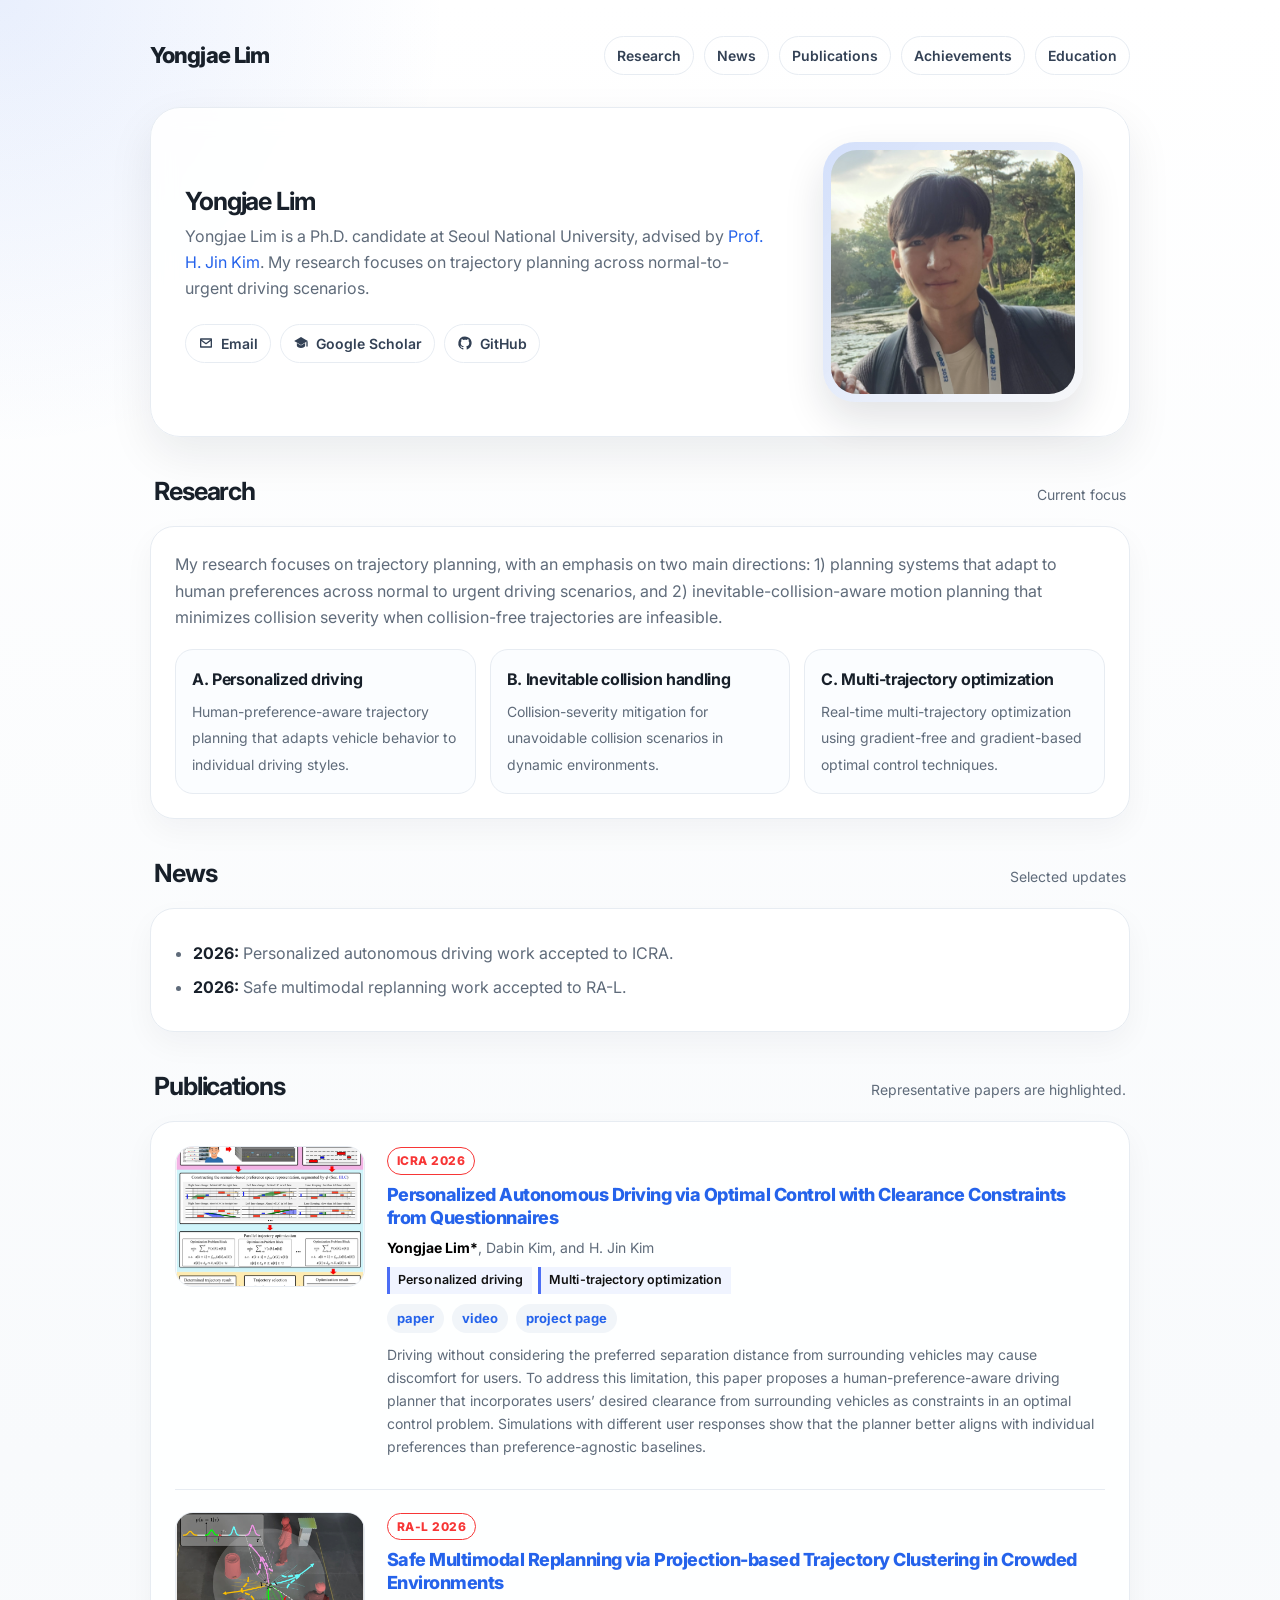
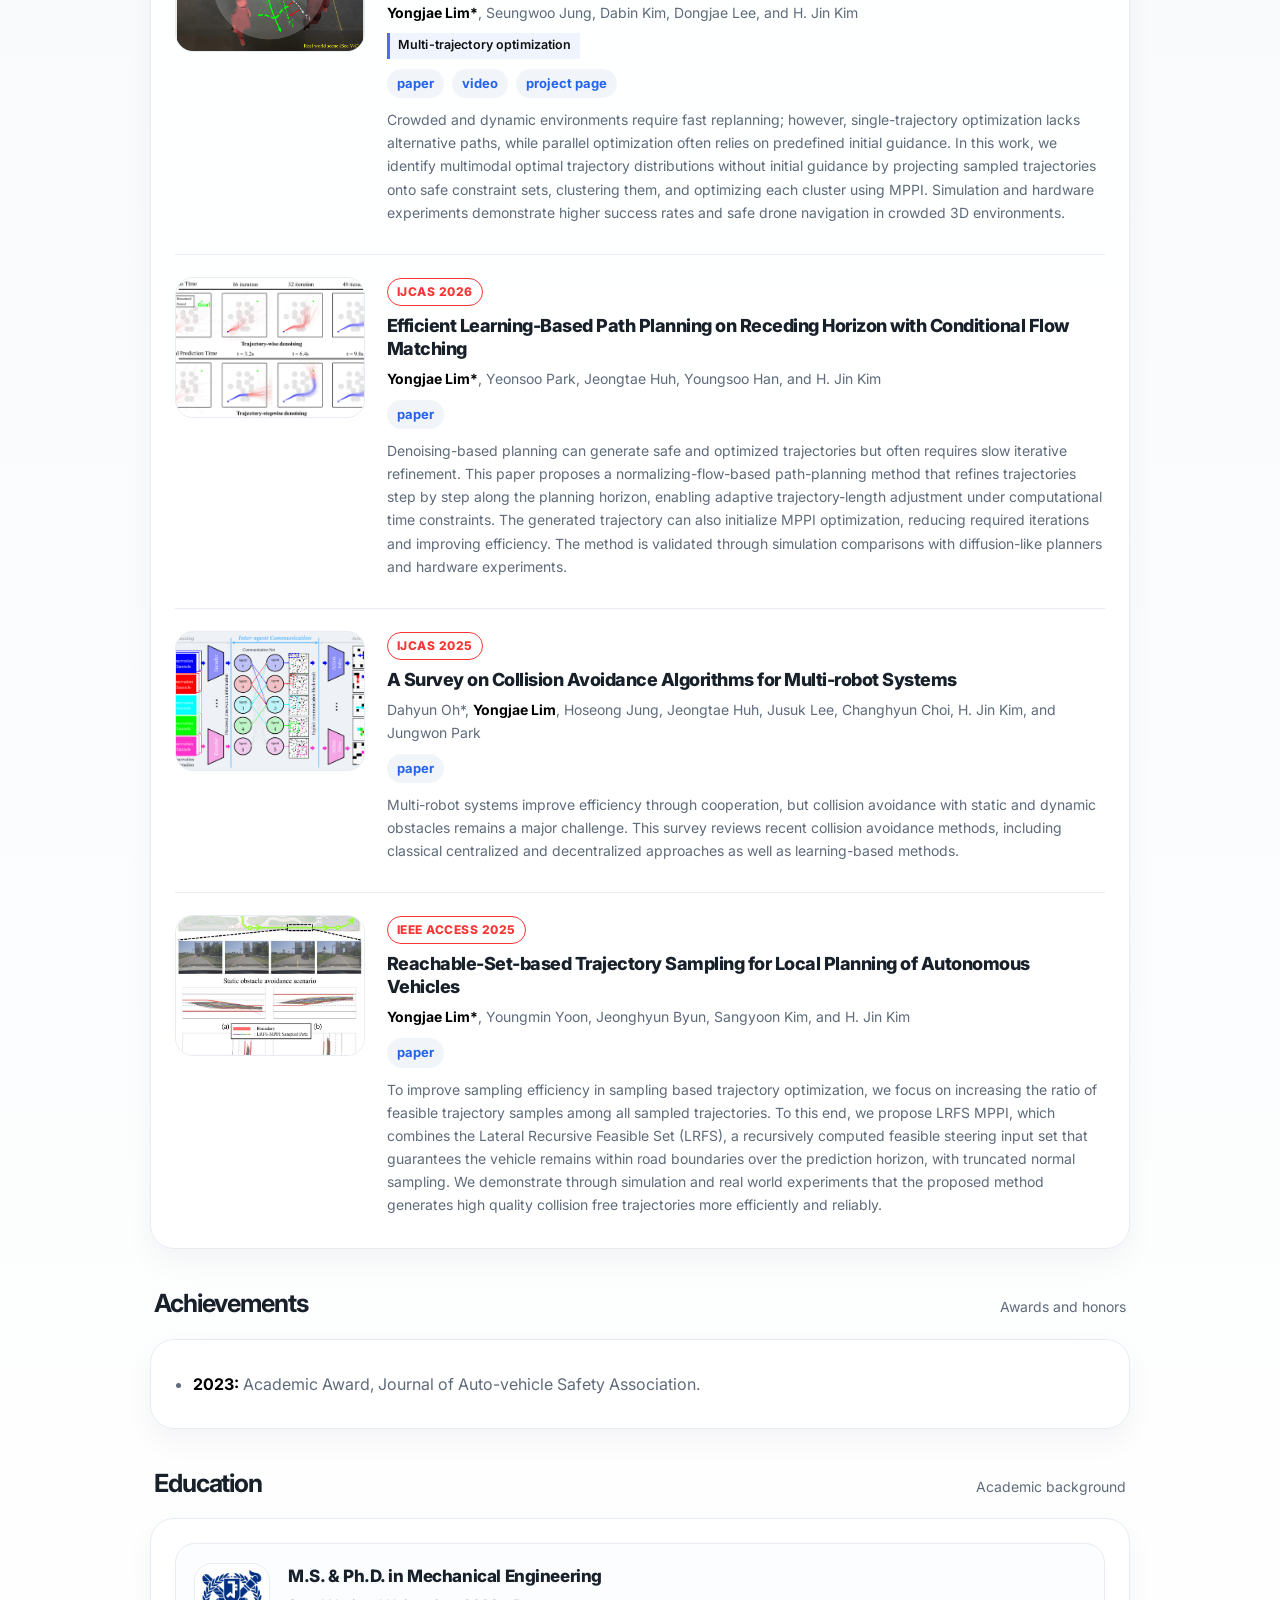
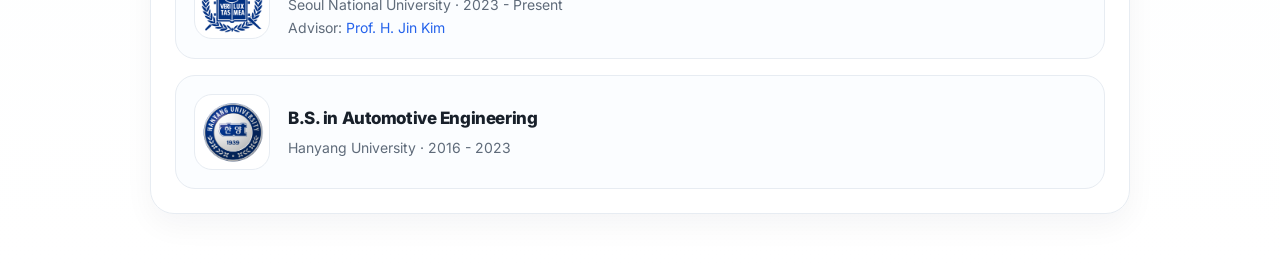
==== commit 6a983678: "ok" ====
--- a/index.html
+++ b/index.html
@@ -2,20 +2,24 @@
 <html lang="en">
 <head>
   <meta name="google-site-verification" content="epuoKUcNnvgdh9SwLuCpiE8ivk4a4sDwdlNJkR9JsUs" />
-  <meta name="description" content="Yongjae Lim (임용재) - Ph.D. Candidate at Seoul National University. Researching robotics, autonomous driving trajectory planning, and optimal control." />
-  <meta name="keywords" content="Yongjae Lim, yongjaelim, 임용재, Yongjae Lim SNU, yjlim97, Robotics Researcher, trajectory planning Autonomous Driving" />
+  <meta name="description" content="Yongjae Lim (임용재) - Ph.D. Candidate at Seoul National University. Researching robotics and autonomous driving trajectory planning." />
+  <meta name="keywords" content="Yongjae Lim, yongjaelim, 임용재, Yongjae Lim SNU, yjlim97, Robotics Researcher, Trajectory planning, Autonomous Driving" />
   <meta charset="UTF-8" />
   <meta name="viewport" content="width=device-width, initial-scale=1" />
   <meta name="author" content="Yongjae Lim" />
+  <link rel="canonical" href="https://yjlim97.github.io/" />
   <title>Yongjae Lim</title>
    <script type="application/ld+json">
   {
     "@context": "https://schema.org",
     "@type": "Person",
     "name": "Yongjae Lim",
-    "url": "https://yjlim97github.io/",   
+    "alternateName": ["yongjaelim", "yjlim97", "임용재"],
+    "givenName": "Yongjae",
+    "familyName": "Lim",
+    "url": "https://yjlim97.github.io/",   
     "sameAs": [
-      "https://github.com/yjlim97github",
+      "https://github.com/yjlim97",
       "https://scholar.google.com/citations?user=S1p-KXMAAAAJ",
       "https://orcid.org/0009-0000-0881-0268",
       "https://www.linkedin.com/in/yjlim97/"
@@ -25,6 +29,8 @@
       "Robotics",
       "Autonomous Driving",
       "Personalized Driving",
+      "Inevitable collision handling",
+      "Trajectory optimization",
       "Optimal Control",
       "Safe Planning",
       "Embodied AI"
@@ -535,7 +541,7 @@
         <!-- <div class="eyebrow">Autonomous Driving · Motion Planning · Human Preference</div> -->
         <h2>Yongjae Lim</h2>
         <p class="bio">
-          I am a Ph.D. candidate at Seoul National University, advised by
+          Yongjae Lim is a Ph.D. candidate at Seoul National University, advised by
           <a href="https://larr.snu.ac.kr/">Prof. H. Jin Kim</a>. 
           My research focuses on trajectory planning across normal-to-urgent driving scenarios.
         </p>
